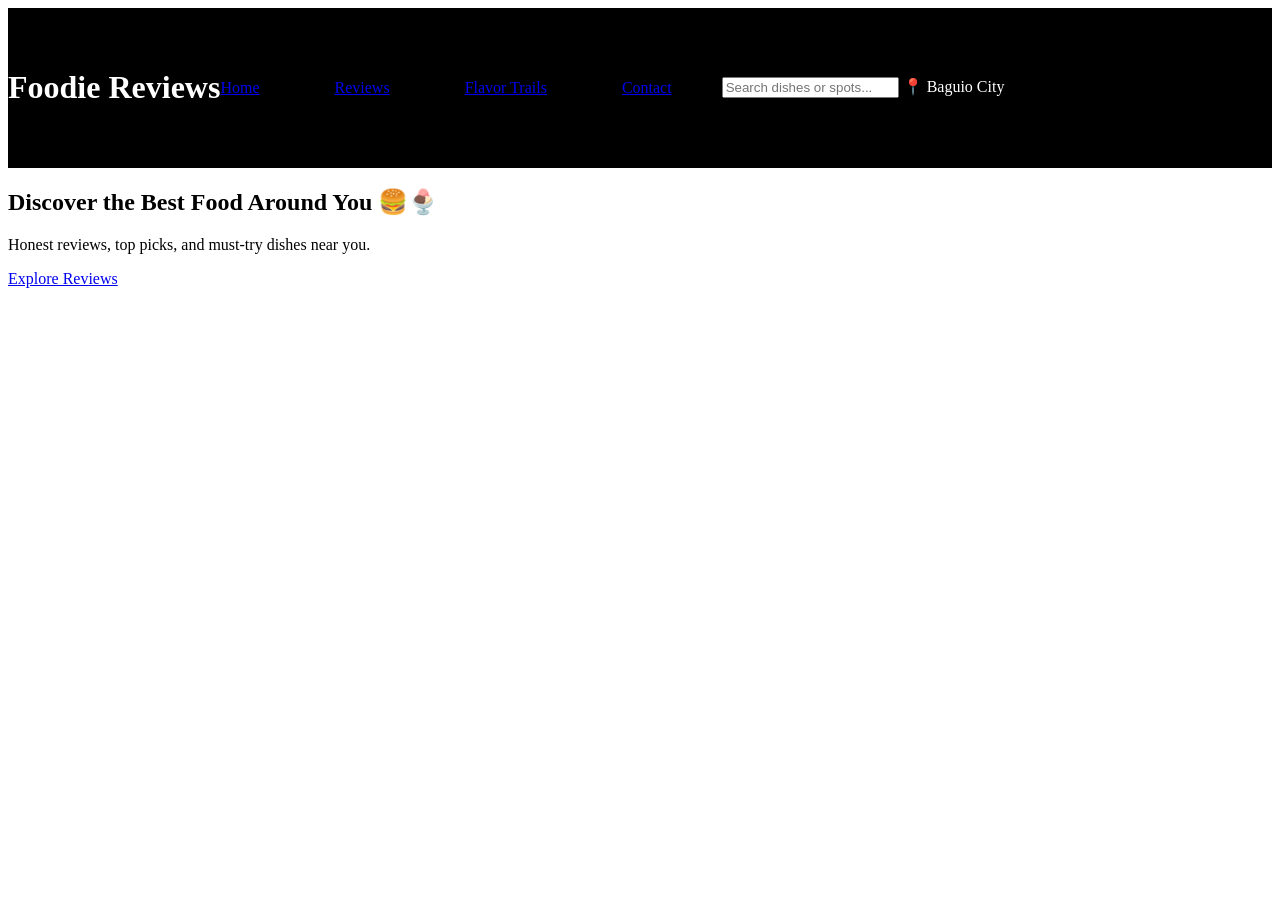
==== index.html @ 62229b9b "feat: setup semantic skeleton and directory" ====
<!DOCTYPE html>
<html lang="en">
<head>
    <meta charset="UTF-8">
    <meta name="viewport" content="width=device-width, initial-scale=1.0">
    <title>Foodie Reviews</title>
    <link rel="stylesheet" href="css/style.css">
</head>
<body>
    <header>
    <header>
        <h1 class="logo">Foodie Reviews</h1>
        
        <nav>
            <a href="index.html" class="active">Home</a>
            <a href="reviews.html">Reviews</a>
            <a href="top-picks.html">Flavor Trails</a>
            <a href="contact.html">Contact</a>
        </nav>
        
        <span class="header-right">
            <span class="search-bar">
                <i class="fas fa-search"></i>
                <input type="text" placeholder="Search dishes or spots..." aria-label="Search">
            </span>
            <span class="location">📍 Baguio City</span>
        </span>
    </header>
</header>

<main>

<slection class="interface">
    <h2>Discover the Best Food Around You 🍔🍨</h2>
    <p>Honest reviews, top picks, and must-try dishes near you.</p>
    <a href="reviews.html" class="btn">Explore Reviews</a>
</slection>




</main>
</body>
</html>
---- css/style.css ----
header {
    background-color: black;
    padding-top: 20px;
    padding-bottom: 20px;
    color: white;
    display: flex;
    align-items: center;
}
#food{
    margin: 0px;
    margin-left: 40px;
}
nav {
    margin-left: auto;
    align-items: center;
    display: flex;
    gap: 75px;
    margin-right: 50px;
}
#home {
    border: none;
    border-radius: 0px;
    padding: 0px;
    background-color: transparent;
}
#home :active{
    color: white;
}
#home :hover{
    color: white;
}
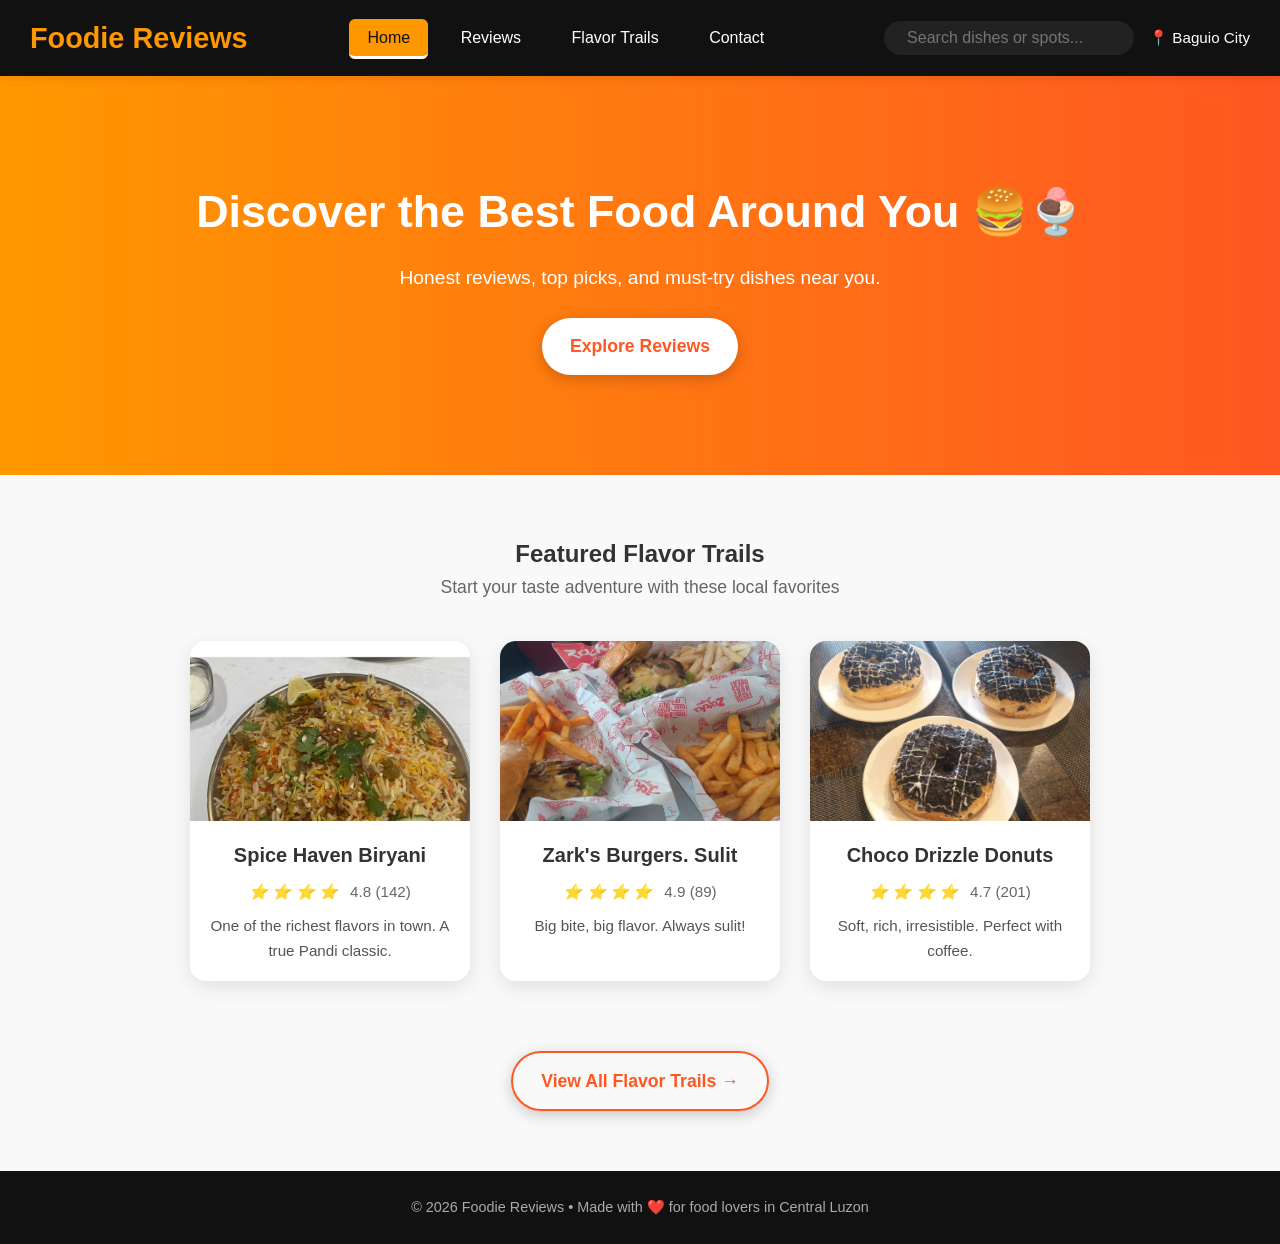
==== commit bdbf2817: "feat: setup semantic skeleton and directory" ====
--- a/index.html
+++ b/index.html
@@ -7,7 +7,6 @@
     <link rel="stylesheet" href="css/style.css">
 </head>
 <body>
-    <header>
     <header>
         <h1 class="logo">Foodie Reviews</h1>
         
@@ -26,19 +25,97 @@
             <span class="location">📍 Baguio City</span>
         </span>
     </header>
-</header>
 
 <main>
 
-<slection class="interface">
+<section class="interface">
     <h2>Discover the Best Food Around You 🍔🍨</h2>
     <p>Honest reviews, top picks, and must-try dishes near you.</p>
-    <a href="reviews.html" class="btn">Explore Reviews</a>
-</slection>
+    <a href="reviews.html" class="pindutin">Explore Reviews</a>
+</section>
 
+<section class="featured">
+        <h2>Featured Flavor Trails</h2>
+        <p class="section-subtitle">Start your taste adventure with these local favorites</p>
 
+        <section class="cards-container">
+            <article class="card">
+                <figure class="image-container">
+                    <img src="images/Biryani.jpg" 
+                         alt="Spice Haven Biryani in a metal bowl with fresh herbs and spices">
+                    <figcaption class="flavor-badges">
+                        <span class="badge spicy">Spicy</span>
+                        <span class="badge rich">Rich</span>
+                    </figcaption>
+                </figure>
+                <section class="card-content">
+                    <h3>Spice Haven Biryani</h3>
+                    <span class="rating">
+                         <i class="Star">⭐</i>
+                        <i class="Star">⭐</i>
+                        <i class="Star">⭐</i>
+                        <i class="Star">⭐</i>
+                        <i class="Half-Star"></i>
+                        <span> 4.8 (142)</span>
+                    </span>
+                    <p>One of the richest flavors in town. A true Pandi classic.</p>
+                </section>
+            </article>
 
+            <article class="card">
+                <figure class="image-container">
+                    <img src="images/Zark_s Burger.jpg" 
+                         alt="Zark's Burgers Sulit with fries and cheesy beef patty">
+                    <figcaption class="flavor-badges">
+                        <span class="badge hearty">Hearty</span>
+                        <span class="badge juicy">Juicy</span>
+                    </figcaption>
+                </figure>
+                <section class="card-content">
+                    <h3>Zark's Burgers. Sulit</h3>
+                    <span class="rating">
+                         <i class="Star">⭐</i>
+                        <i class="Star">⭐</i>
+                        <i class="Star">⭐</i>
+                        <i class="Star">⭐</i>
+                        <i class="Half-Star"></i>
+                        <span> 4.9 (89)</span>
+                    </span>
+                    <p>Big bite, big flavor. Always sulit!</p>
+                </section>
+            </article>
+
+             <article class="card">
+                <figure class="image-container">
+                    <img src="images/Donut.jpg" 
+                         alt="Choco Drizzle Donuts on plates with chocolate glaze">
+                    <figcaption class="flavor-badges">
+                        <span class="badge sweet">Sweet</span>
+                        <span class="badge indulgent">Indulgent</span>
+                    </figcaption>
+                </figure>
+                <section class="card-content">
+                    <h3>Choco Drizzle Donuts</h3>
+                    <span class="rating">
+                        <i class="Star">⭐</i>
+                        <i class="Star">⭐</i>
+                        <i class="Star">⭐</i>
+                        <i class="Star">⭐</i>
+                        <i class="Half-Star"></i>
+                        <span> 4.7 (201)</span>
+                    </span>
+                    <p>Soft, rich, irresistible. Perfect with coffee.</p>
+                </section>
+            </article>
+        </section>
+
+        <a href="top-picks.html" class="pindutin secondary">View All Flavor Trails →</a>
+    </section>
 
 </main>
+
+    <footer>
+        <p>© 2026 Foodie Reviews • Made with ❤️ for food lovers in Central Luzon</p>
+    </footer>
 </body>
 </html>
--- a/css/style.css
+++ b/css/style.css
@@ -1,31 +1,248 @@
+* {
+    margin: 0;
+    padding: 0;
+    box-sizing: border-box;
+}
+
+body {
+    font-family: 'Segoe UI', Arial, sans-serif;
+    line-height: 1.6;
+    color: #333;
+}
+
 header {
-    background-color: black;
-    padding-top: 20px;
-    padding-bottom: 20px;
-    color: white;
-    display: flex;
+    display: flex;
+    justify-content: space-between;
     align-items: center;
-}
-#food{
-    margin: 0px;
-    margin-left: 40px;
-}
-nav {
-    margin-left: auto;
+    background-color: #111;
+    color: white;
+    padding: 15px 30px;
+    position: sticky;
+    top: 0;
+    z-index: 100;
+    box-shadow: 0 2px 10px rgba(0,0,0,0.1);
+}
+
+.logo {
+    color: #ff9800;
+    font-size: 1.8rem;
+}
+
+nav a {
+    color: white;
+    text-decoration: none;
+    padding: 10px 18px;
+    margin: 0 5px;
+    border-radius: 6px;
+    transition: all 0.3s ease;
+}
+
+nav a:hover,
+nav a.active {
+    background-color: #ff9800;
+    color: #111;
+    transform: translateY(-2px);
+}
+
+nav a.active {
+    border-bottom: 3px solid #fff;
+}
+
+.header-right {
+    display: flex;
     align-items: center;
-    display: flex;
-    gap: 75px;
-    margin-right: 50px;
-}
-#home {
+    gap: 15px;
+}
+
+.search-bar {
+    display: flex;
+    align-items: center;
+    background: #222;
+    border-radius: 30px;
+    padding: 8px 15px;
+    width: 250px;
+}
+
+.search-bar i {
+    color: #ff9800;
+    margin-right: 8px;
+}
+
+.search-bar input {
+    background: transparent;
     border: none;
-    border-radius: 0px;
-    padding: 0px;
-    background-color: transparent;
-}
-#home :active{
-    color: white;
-}
-#home :hover{
-    color: white;
-}
+    color: white;
+    outline: none;
+    width: 100%;
+    font-size: 1rem;
+}
+
+.location {
+    font-size: 0.95rem;
+    white-space: nowrap;
+}
+
+.interface {
+    text-align: center;
+    padding: 100px 20px;
+    background: linear-gradient(to right, #ff9800, #ff5722);
+    color: white;
+}
+
+.interface h2 {
+    font-size: 2.8rem;
+    margin-bottom: 15px;
+}
+
+.interface p {
+    font-size: 1.2rem;
+    max-width: 600px;
+    margin: 0 auto 25px;
+}
+
+.pindutin {
+    display: inline-block;
+    background-color: white;
+    color: #ff5722;
+    padding: 14px 28px;
+    text-decoration: none;
+    border-radius: 50px;
+    font-weight: bold;
+    font-size: 1.1rem;
+    transition: all 0.3s ease;
+    box-shadow: 0 4px 15px rgba(0,0,0,0.2);
+}
+
+.pindutin:hover {
+    transform: translateY(-4px) scale(1.05);
+    box-shadow: 0 8px 20px rgba(0,0,0,0.3);
+}
+
+.pindutin.secondary {
+    background: transparent;
+    color: #ff5722;
+    border: 2px solid #ff5722;
+    margin-top: 30px;
+}
+
+.pindutin.secondary:hover {
+    background: #ff5722;
+    color: white;
+}
+
+.featured {
+    padding: 60px 30px;
+    text-align: center;
+    background: #f9f9f9;
+}
+
+.section-subtitle {
+    color: #666;
+    margin-bottom: 40px;
+    font-size: 1.1rem;
+}
+
+.cards-container {
+    display: flex;
+    flex-wrap: wrap;
+    justify-content: center;
+    gap: 30px;
+    max-width: 1200px;
+    margin: 0 auto 40px;
+}
+
+.card {
+    width: 280px;
+    background: white;
+    border-radius: 16px;
+    overflow: hidden;
+    box-shadow: 0 6px 20px rgba(0,0,0,0.1);
+    transition: all 0.4s ease;
+}
+
+.card:hover {
+    transform: translateY(-12px) scale(1.03);
+    box-shadow: 0 15px 30px rgba(255, 152, 0, 0.25);
+}
+
+.image-container {
+    position: relative;
+    height: 180px;
+    overflow: hidden;
+}
+
+.card img {
+    width: 100%;
+    height: 100%;
+    object-fit: cover;
+    transition: transform 0.5s ease;
+}
+
+.card:hover img {
+    transform: scale(1.12);
+}
+
+.flavor-badges {
+    position: absolute;
+    top: 12px;
+    right: 12px;
+    display: flex;
+    flex-direction: column;
+    gap: 6px;
+    opacity: 0;
+    transition: opacity 0.3s ease;
+}
+
+.card:hover .flavor-badges {
+    opacity: 1;
+}
+
+.badge {
+    font-size: 0.75rem;
+    padding: 4px 10px;
+    border-radius: 20px;
+    color: white;
+    font-weight: bold;
+    box-shadow: 0 2px 6px rgba(0,0,0,0.2);
+}
+
+.spicy { background: #e63939; }
+.rich { background: #9c6644; }
+.hearty { background: #f77f00; }
+.juicy { background: #2a9d8f; }
+.sweet { background: #e76f51; }
+.indulgent { background: #8338ec; }
+
+.card-content {
+    padding: 18px;
+}
+
+.card-content h3 {
+    margin-bottom: 8px;
+    font-size: 1.25rem;
+}
+
+.rating {
+    color: #ff9800;
+    margin-bottom: 10px;
+    font-size: 0.95rem;
+    display: inline-block;
+}
+
+.rating span {
+    color: #666;
+    margin-left: 8px;
+}
+
+.card-content p {
+    color: #555;
+    font-size: 0.95rem;
+}
+
+footer {
+    text-align: center;
+    padding: 25px;
+    background: #111;
+    color: #aaa;
+    font-size: 0.9rem;
+}
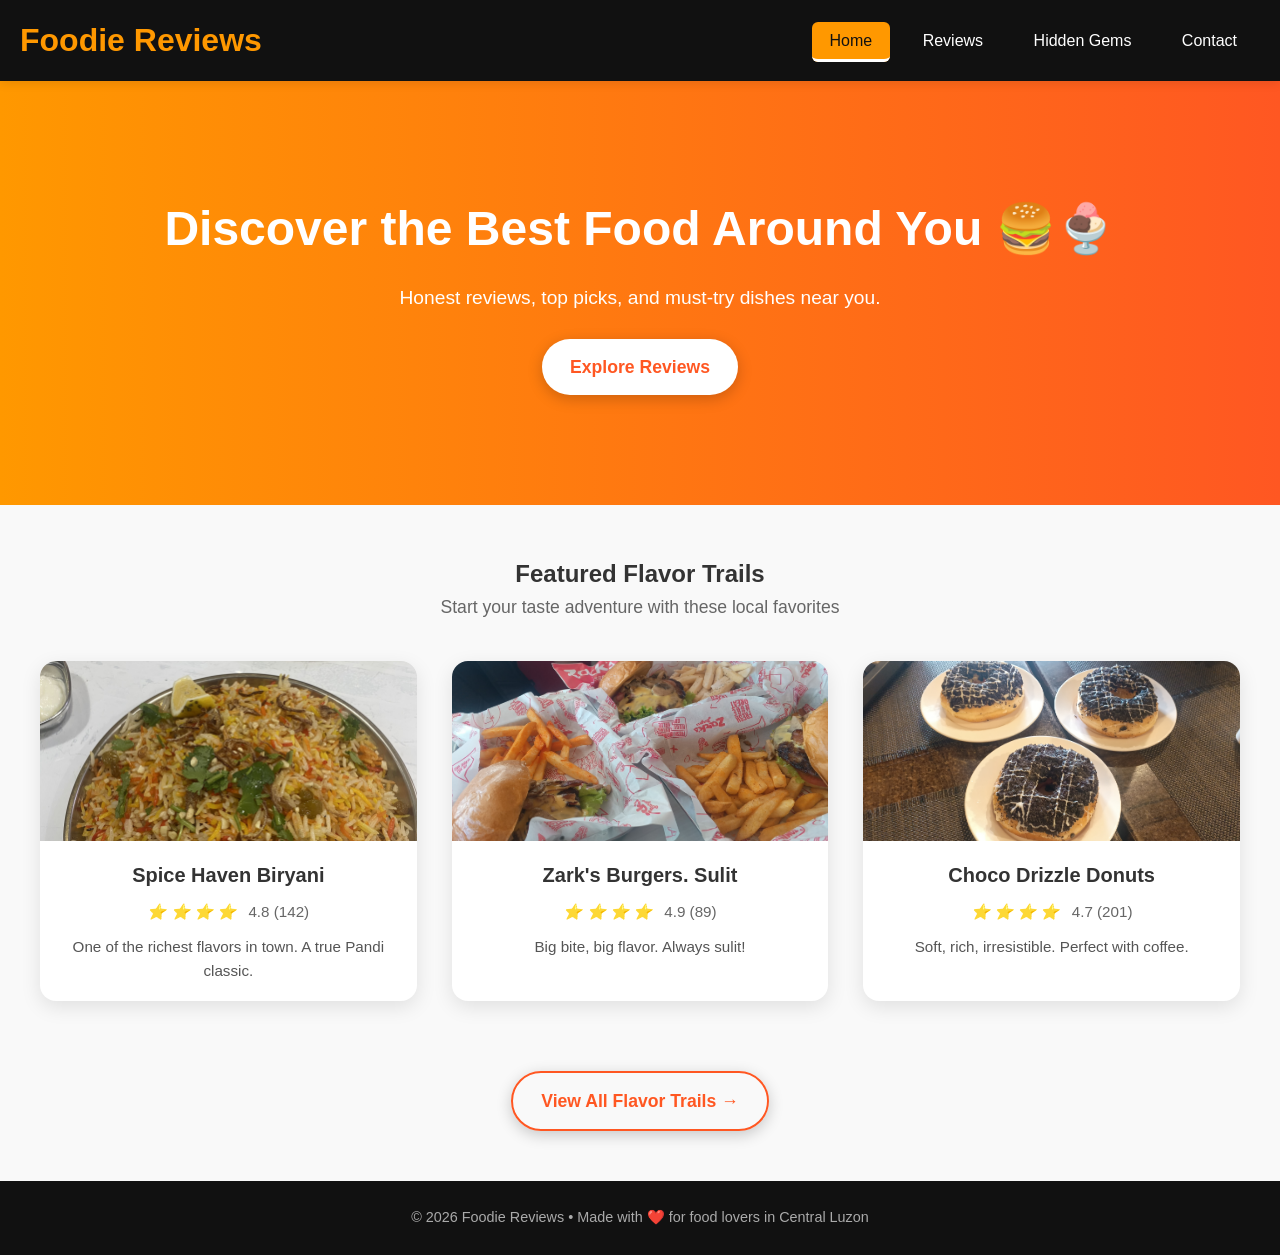
==== commit 45d57f06: "Phase 3" ====
--- a/index.html
+++ b/index.html
@@ -13,17 +13,9 @@
         <nav>
             <a href="index.html" class="active">Home</a>
             <a href="reviews.html">Reviews</a>
-            <a href="top-picks.html">Flavor Trails</a>
+            <a href="top-picks.html">Hidden Gems</a>
             <a href="contact.html">Contact</a>
         </nav>
-        
-        <span class="header-right">
-            <span class="search-bar">
-                <i class="fas fa-search"></i>
-                <input type="text" placeholder="Search dishes or spots..." aria-label="Search">
-            </span>
-            <span class="location">📍 Baguio City</span>
-        </span>
     </header>
 
 <main>
@@ -117,5 +109,34 @@
     <footer>
         <p>© 2026 Foodie Reviews • Made with ❤️ for food lovers in Central Luzon</p>
     </footer>
+
+    <script>
+function handleSearch(e) {
+    e.preventDefault();
+
+    const query = document.getElementById('globalSearch').value.trim().toLowerCase();
+
+    if (!query) {
+        alert("Please enter a search term.");
+        return;
+    }
+
+    const allItems = [
+        "spice haven biryani",
+        "zark's burgers sulit",
+        "choco drizzle donuts",
+        "choco donuts"
+    ];
+
+    const found = allItems.find(item => item.includes(query));
+
+    if (found) {
+        window.location.href = "reviews.html?search=" + encodeURIComponent(query);
+    } else {
+        alert("No results found. Try another keyword.");
+    }
+}
+</script>
+
 </body>
 </html>
--- a/css/style.css
+++ b/css/style.css
@@ -12,15 +12,17 @@
 
 header {
     display: flex;
+    flex-wrap: wrap;
     justify-content: space-between;
     align-items: center;
     background-color: #111;
     color: white;
-    padding: 15px 30px;
+    padding: 15px 20px;
     position: sticky;
     top: 0;
     z-index: 100;
     box-shadow: 0 2px 10px rgba(0,0,0,0.1);
+    gap: 15px;
 }
 
 .logo {
@@ -60,12 +62,8 @@
     background: #222;
     border-radius: 30px;
     padding: 8px 15px;
-    width: 250px;
-}
-
-.search-bar i {
-    color: #ff9800;
-    margin-right: 8px;
+    width: 100%;
+    max-width: 300px;
 }
 
 .search-bar input {
@@ -84,7 +82,7 @@
 
 .interface {
     text-align: center;
-    padding: 100px 20px;
+    padding: 80px 20px;
     background: linear-gradient(to right, #ff9800, #ff5722);
     color: white;
 }
@@ -131,7 +129,7 @@
 }
 
 .featured {
-    padding: 60px 30px;
+    padding: 50px 20px;
     text-align: center;
     background: #f9f9f9;
 }
@@ -143,16 +141,16 @@
 }
 
 .cards-container {
-    display: flex;
-    flex-wrap: wrap;
-    justify-content: center;
-    gap: 30px;
-    max-width: 1200px;
+    display: grid;
+    grid-template-columns: repeat(auto-fit, minmax(280px, 1fr));
+    gap: 25px;
+    max-width: 1280px;
     margin: 0 auto 40px;
+    padding: 0 20px;
 }
 
 .card {
-    width: 280px;
+    width: 100%;
     background: white;
     border-radius: 16px;
     overflow: hidden;
@@ -245,4 +243,265 @@
     background: #111;
     color: #aaa;
     font-size: 0.9rem;
+}
+
+/* Controls & Filters */
+.controls {
+    max-width: 1280px;
+    margin: 0 auto 30px;
+    display: flex;
+    justify-content: space-between;
+    align-items: center;
+    flex-wrap: wrap;
+    gap: 15px;
+    padding: 0 20px;
+}
+
+.filters {
+    display: flex;
+    gap: 10px;
+    flex-wrap: wrap;
+}
+
+.filter-tag {
+    padding: 8px 18px;
+    background: white;
+    border: 1px solid #ddd;
+    border-radius: 30px;
+    text-decoration: none;
+    color: #333;
+    cursor: pointer;
+    transition: all 0.3s;
+}
+
+.filter-tag.active {
+    background: #ff9800;
+    color: white;
+    border-color: #ff9800;
+}
+
+.review-grid {
+    display: grid;
+    grid-template-columns: repeat(auto-fit, minmax(300px, 1fr));
+    gap: 25px;
+    max-width: 1280px;
+    margin: 0 auto;
+    padding: 0 20px;
+}
+
+.no-results {
+    text-align: center;
+    padding: 60px 20px;
+    color: #666;
+    font-size: 1.2rem;
+    display: none;
+}
+
+/* Hidden Gems */
+.gems-1 {
+    padding: 100px 20px 70px;
+    background: linear-gradient(rgba(0,0,0,0.6), rgba(0,0,0,0.6)), 
+                url('images/baguio-hidden.jpg') center/cover no-repeat;
+    color: white;
+    text-align: center;
+}
+
+.gems-1 h2 {
+    font-size: 3.4rem;
+    margin-bottom: 15px;
+}
+
+.subtitle {
+    font-size: 1.35rem;
+    max-width: 700px;
+    margin: 0 auto;
+}
+
+.gems-grid {
+    display: grid;
+    grid-template-columns: repeat(auto-fit, minmax(300px, 1fr));
+    gap: 25px;
+    max-width: 1300px;
+    margin: 0 auto;
+    padding: 40px 20px;
+}
+
+.gem-card {
+    background: white;
+    border-radius: 20px;
+    overflow: hidden;
+    box-shadow: 0 10px 30px rgba(0,0,0,0.1);
+    transition: all 0.4s;
+}
+
+.gem-card:hover {
+    transform: translateY(-15px);
+}
+
+.gem-card img {
+    width: 100%;
+    height: 260px;
+    object-fit: cover;
+}
+
+.gem-content {
+    padding: 26px;
+}
+
+.gem-content h3 {
+    font-size: 1.55rem;
+}
+
+.gem-badge {
+    display: inline-block;
+    background: #ff9800;
+    color: white;
+    font-size: 0.8rem;
+    padding: 4px 14px;
+    border-radius: 20px;
+    margin-bottom: 12px;
+}
+
+.gem-meta {
+    margin: 15px 0;
+    color: #555;
+    font-size: 0.95rem;
+}
+
+.secret {
+    color: #e63939;
+    font-weight: bold;
+}
+
+/* Contact Page */
+.contact-hero {
+    padding: 100px 20px 70px;
+    background: linear-gradient(rgba(0,0,0,0.65), rgba(0,0,0,0.65)),
+                url('images/baguio-hidden.jpg') center/cover no-repeat;
+    color: white;
+    text-align: center;
+}
+
+.contact-hero h2 {
+    font-size: 3.2rem;
+    margin-bottom: 15px;
+}
+
+.contact-section {
+    background: #f9f9f9;
+    padding: 50px 20px;
+}
+
+.contact-container {
+    max-width: 1100px;
+    margin: 0 auto;
+    display: grid;
+    grid-template-columns: 1fr;
+    gap: 40px;
+}
+
+.contact-info h3 {
+    color: #ff5722;
+    margin-bottom: 15px;
+}
+
+.contact-form {
+    background: white;
+    padding: 30px;
+    border-radius: 16px;
+    box-shadow: 0 6px 20px rgba(0,0,0,0.1);
+}
+
+.contact-form label {
+    display: block;
+    margin-bottom: 15px;
+}
+
+.contact-form input,
+.contact-form textarea {
+    width: 100%;
+    padding: 12px;
+    border-radius: 10px;
+    border: 1px solid #ddd;
+}
+
+.contact-form input:focus,
+.contact-form textarea:focus {
+    border-color: #ff9800;
+}
+
+/* Responsive */
+@media (max-width: 768px) {
+    header {
+        flex-direction: column;
+        gap: 12px;
+    }
+
+    nav {
+        display: flex;
+        flex-wrap: wrap;
+        justify-content: center;
+        gap: 8px;
+        width: 100%;
+    }
+
+    nav a {
+        flex: 0 0 auto;
+        white-space: nowrap;
+        padding: 8px 14px;
+    }
+
+    .header-right {
+        width: 100%;
+        justify-content: center;
+    }
+
+    .search-bar {
+        max-width: 100%;
+    }
+
+    .interface h2 {
+        font-size: 2.2rem;
+    }
+
+    .gems-1 h2,
+    .contact-hero h2 {
+        font-size: 2.6rem;
+    }
+}
+
+@media (min-width: 768px) {
+    .interface h2 {
+        font-size: 2.6rem;
+    }
+
+    .cards-container,
+    .review-grid,
+    .gems-grid {
+        gap: 30px;
+    }
+
+    .contact-container {
+        grid-template-columns: 1fr 1.2fr;
+    }
+}
+
+@media (min-width: 1024px) {
+    .interface {
+        padding: 110px 20px;
+    }
+
+    .interface h2 {
+        font-size: 3rem;
+    }
+
+    .logo {
+        font-size: 2rem;
+    }
+
+    .cards-container,
+    .review-grid,
+    .gems-grid {
+        gap: 35px;
+    }
 }
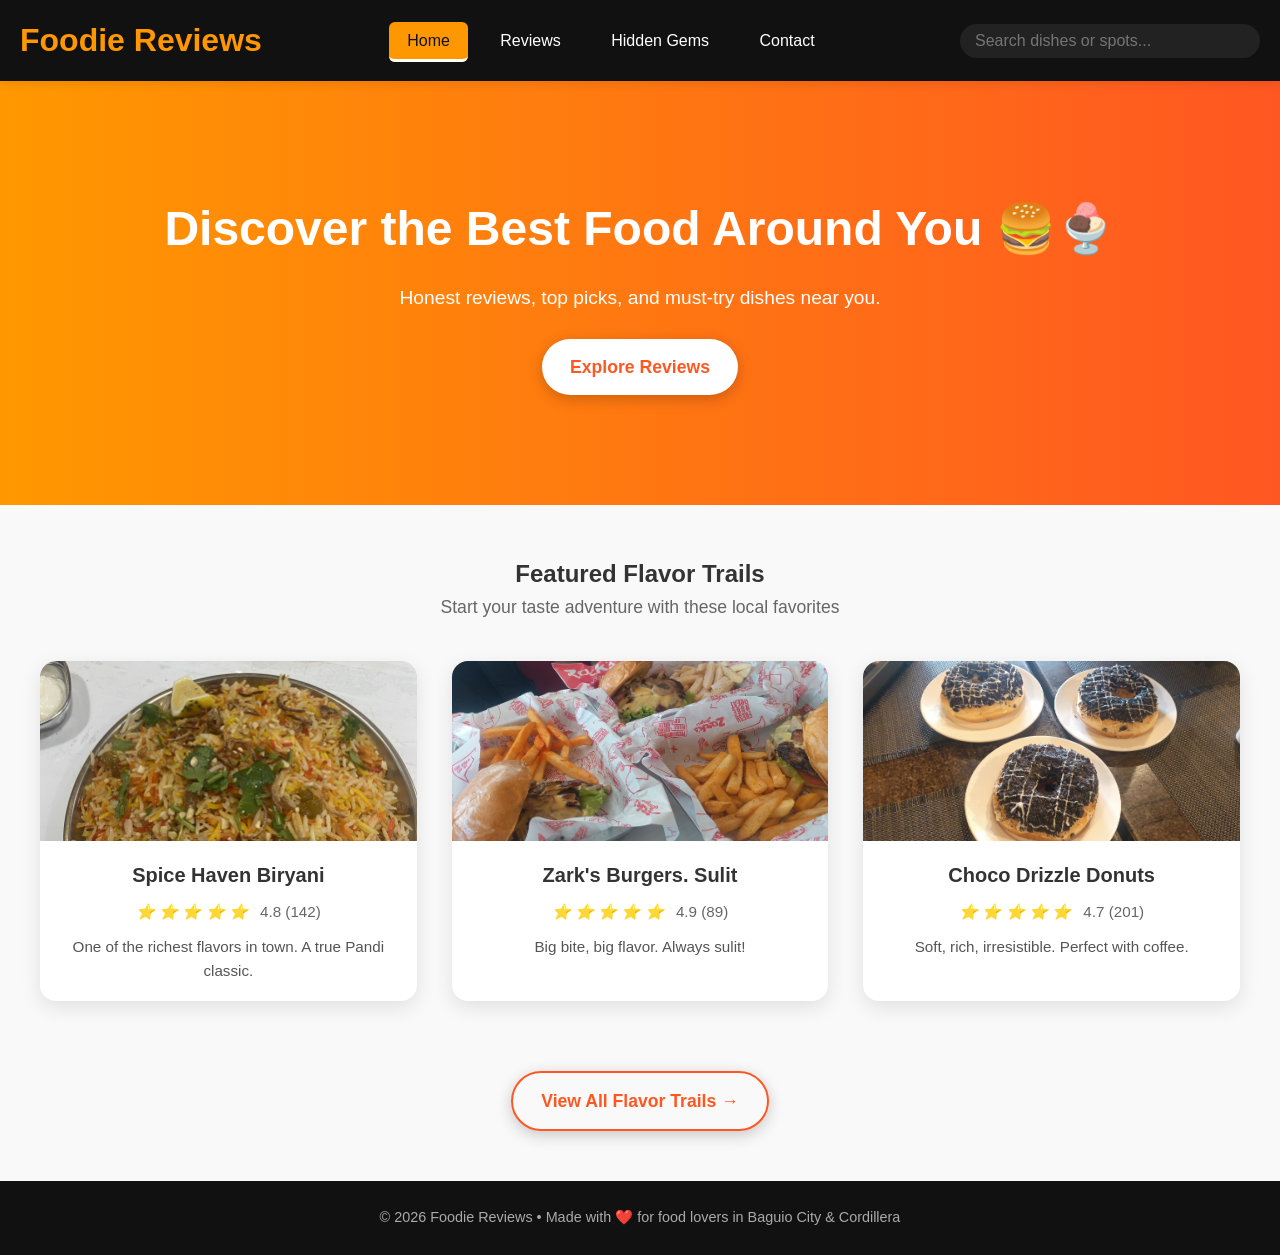
==== commit f9cf71fe: "Small Changes" ====
--- a/index.html
+++ b/index.html
@@ -16,6 +16,11 @@
             <a href="top-picks.html">Hidden Gems</a>
             <a href="contact.html">Contact</a>
         </nav>
+        
+        <form class="search-bar" role="search" onsubmit="handleSearch(event)">
+            <i class="fas fa-search"></i>
+            <input type="search" id="globalSearch" placeholder="Search dishes or spots..." aria-label="Search">
+        </form>
     </header>
 
 <main>
@@ -47,7 +52,7 @@
                         <i class="Star">⭐</i>
                         <i class="Star">⭐</i>
                         <i class="Star">⭐</i>
-                        <i class="Half-Star"></i>
+                        <i class="Half-Star">⭐</i>
                         <span> 4.8 (142)</span>
                     </span>
                     <p>One of the richest flavors in town. A true Pandi classic.</p>
@@ -70,7 +75,7 @@
                         <i class="Star">⭐</i>
                         <i class="Star">⭐</i>
                         <i class="Star">⭐</i>
-                        <i class="Half-Star"></i>
+                        <i class="Half-Star">⭐</i>
                         <span> 4.9 (89)</span>
                     </span>
                     <p>Big bite, big flavor. Always sulit!</p>
@@ -93,7 +98,7 @@
                         <i class="Star">⭐</i>
                         <i class="Star">⭐</i>
                         <i class="Star">⭐</i>
-                        <i class="Half-Star"></i>
+                        <i class="Half-Star">⭐</i>
                         <span> 4.7 (201)</span>
                     </span>
                     <p>Soft, rich, irresistible. Perfect with coffee.</p>
@@ -107,7 +112,7 @@
 </main>
 
     <footer>
-        <p>© 2026 Foodie Reviews • Made with ❤️ for food lovers in Central Luzon</p>
+        <p>© 2026 Foodie Reviews • Made with ❤️ for food lovers in Baguio City &amp; Cordillera</p>
     </footer>
 
     <script>
